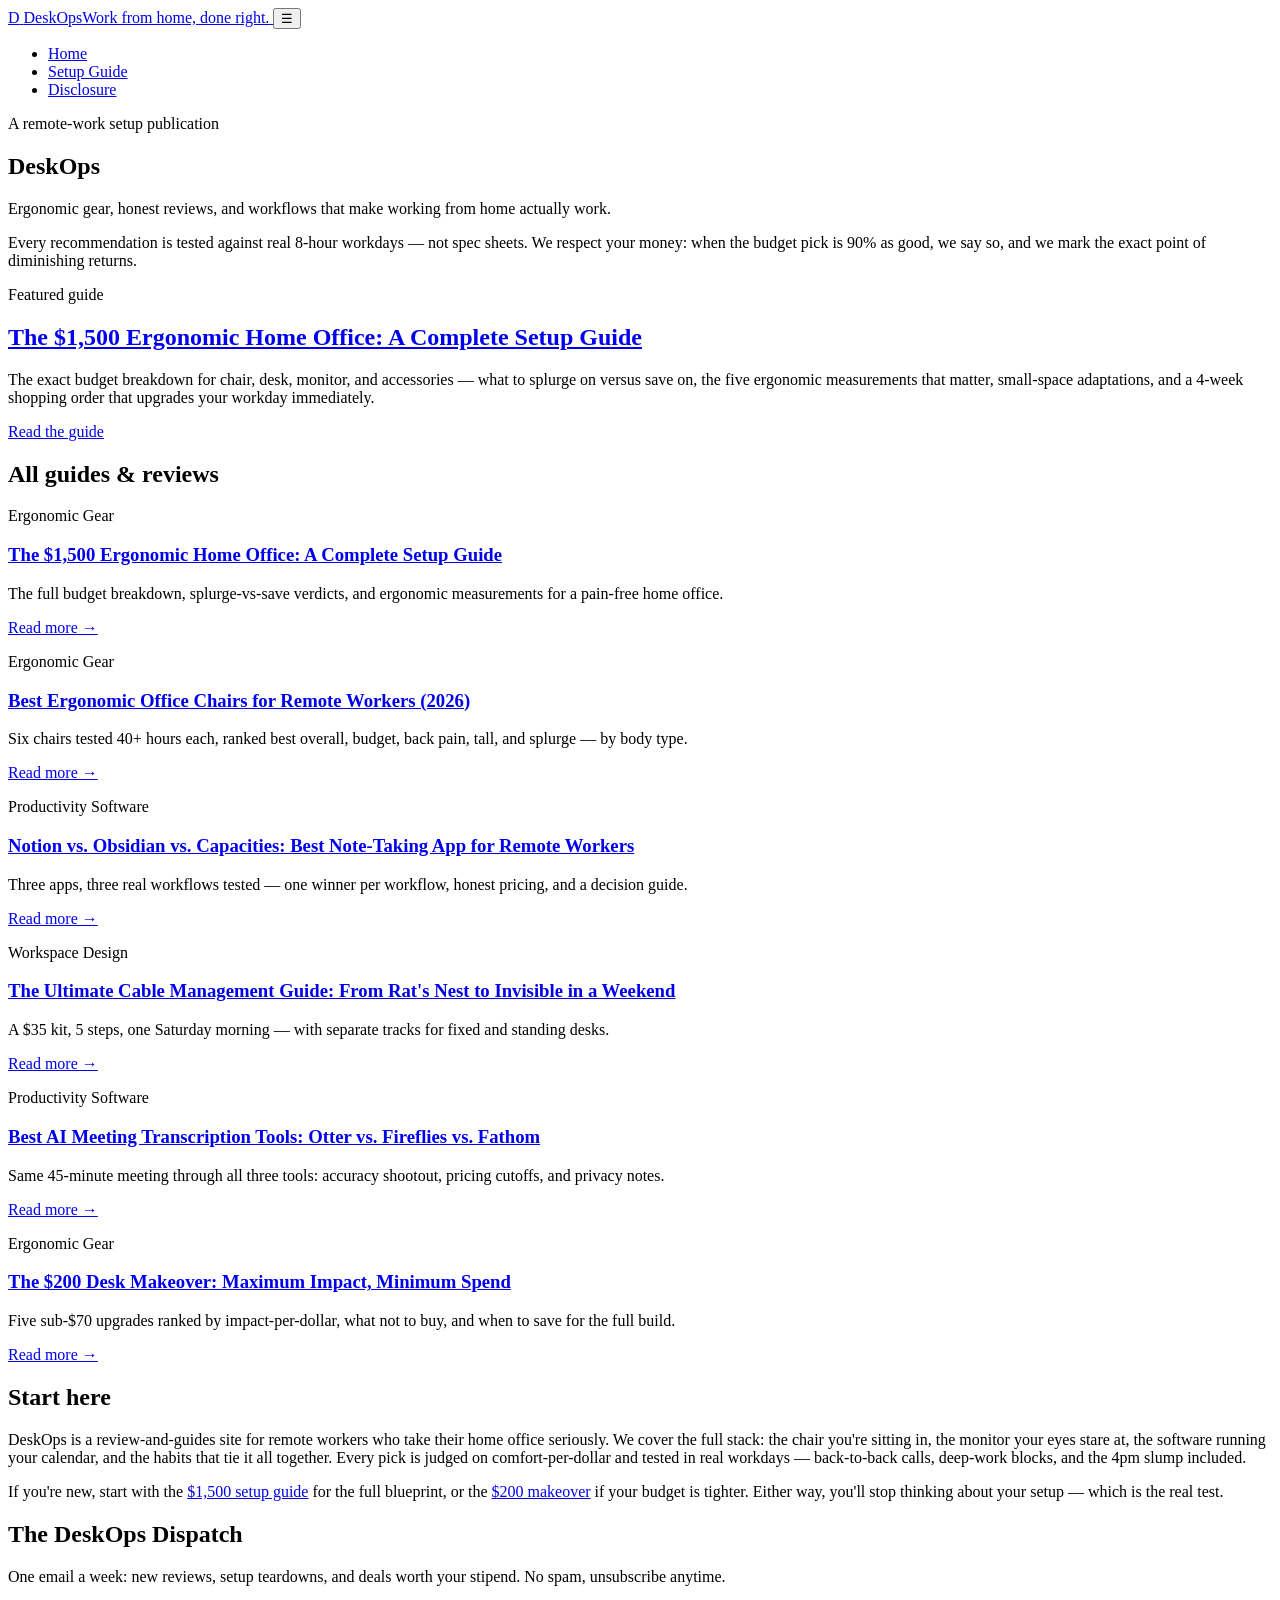
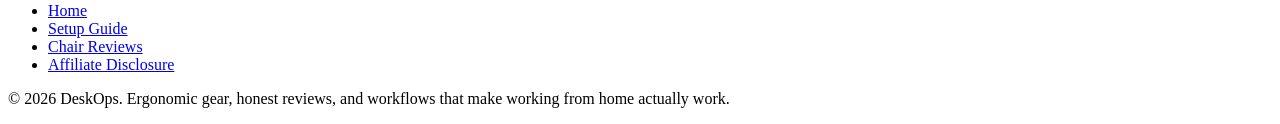
==== index.html @ e9281008 "Initial upload: DeskOps - remote work setup" ====
<!DOCTYPE html>
<html lang="en">
<head>
  <meta charset="UTF-8">
  <meta name="viewport" content="width=device-width, initial-scale=1.0">
  <title>DeskOps — Ergonomic Gear, Honest Reviews &amp; Remote Work Workflows</title>
  <meta name="description" content="DeskOps: ergonomic gear, honest reviews, and workflows that make working from home actually work. Tested against real 8-hour workdays, not spec sheets.">
  <meta property="og:title" content="DeskOps — Ergonomic Gear, Honest Reviews &amp; Remote Work Workflows">
  <meta property="og:description" content="Ergonomic gear, honest reviews, and workflows that make working from home actually work. Every pick tested against real 8-hour workdays.">
  <meta property="og:type" content="website">
  <link rel="stylesheet" href="styles.css">
  <!-- MEDIVAVINE/JOURNEY: paste ad network script here -->
</head>
<body>
  <header class="site-header">
    <div class="wrap">
      <a class="brand" href="index.html">
        <span class="brand-mark">D</span>
        <span><span class="brand-name">DeskOps</span><span class="brand-tag">Work from home, done right.</span></span>
      </a>
      <button class="nav-toggle" aria-label="Toggle navigation" onclick="document.getElementById('mainNav').classList.toggle('open')">&#9776;</button>
      <nav class="main-nav" id="mainNav" aria-label="Main navigation">
        <ul>
          <li><a href="index.html">Home</a></li>
          <li><a href="articles/the-1500-ergonomic-home-office.html">Setup Guide</a></li>
          <li><a href="disclosure.html">Disclosure</a></li>
        </ul>
      </nav>
    </div>
  </header>

  <main>
    <section class="hero" aria-label="Introduction">
      <div class="wrap">
        <p class="kicker">A remote-work setup publication</p>
        <h1>DeskOps</h1>
        <p class="tagline">Ergonomic gear, honest reviews, and workflows that make working from home actually work.</p>
        <p class="pitch">Every recommendation is tested against real 8-hour workdays — not spec sheets. We respect your money: when the budget pick is 90% as good, we say so, and we mark the exact point of diminishing returns.</p>
      </div>
    </section>

    <section class="section" aria-label="Featured article">
      <div class="wrap">
        <article class="featured">
          <p class="flag">Featured guide</p>
          <h2><a href="articles/the-1500-ergonomic-home-office.html">The $1,500 Ergonomic Home Office: A Complete Setup Guide</a></h2>
          <p>The exact budget breakdown for chair, desk, monitor, and accessories — what to splurge on versus save on, the five ergonomic measurements that matter, small-space adaptations, and a 4-week shopping order that upgrades your workday immediately.</p>
          <p><a class="btn" href="articles/the-1500-ergonomic-home-office.html">Read the guide</a></p>
        </article>
      </div>
    </section>

    <section class="section" aria-label="All articles">
      <div class="wrap">
        <h2 class="section-title">All guides &amp; reviews</h2>
        <div class="card-grid">
          <article class="card">
            <p class="pillar">Ergonomic Gear</p>
            <h3><a href="articles/the-1500-ergonomic-home-office.html">The $1,500 Ergonomic Home Office: A Complete Setup Guide</a></h3>
            <p>The full budget breakdown, splurge-vs-save verdicts, and ergonomic measurements for a pain-free home office.</p>
            <a class="read-more" href="articles/the-1500-ergonomic-home-office.html">Read more &rarr;</a>
          </article>
          <article class="card">
            <p class="pillar">Ergonomic Gear</p>
            <h3><a href="articles/best-ergonomic-office-chairs-remote-workers.html">Best Ergonomic Office Chairs for Remote Workers (2026)</a></h3>
            <p>Six chairs tested 40+ hours each, ranked best overall, budget, back pain, tall, and splurge — by body type.</p>
            <a class="read-more" href="articles/best-ergonomic-office-chairs-remote-workers.html">Read more &rarr;</a>
          </article>
          <article class="card">
            <p class="pillar">Productivity Software</p>
            <h3><a href="articles/notion-vs-obsidian-vs-capacities.html">Notion vs. Obsidian vs. Capacities: Best Note-Taking App for Remote Workers</a></h3>
            <p>Three apps, three real workflows tested — one winner per workflow, honest pricing, and a decision guide.</p>
            <a class="read-more" href="articles/notion-vs-obsidian-vs-capacities.html">Read more &rarr;</a>
          </article>
          <article class="card">
            <p class="pillar">Workspace Design</p>
            <h3><a href="articles/ultimate-cable-management-guide.html">The Ultimate Cable Management Guide: From Rat's Nest to Invisible in a Weekend</a></h3>
            <p>A $35 kit, 5 steps, one Saturday morning — with separate tracks for fixed and standing desks.</p>
            <a class="read-more" href="articles/ultimate-cable-management-guide.html">Read more &rarr;</a>
          </article>
          <article class="card">
            <p class="pillar">Productivity Software</p>
            <h3><a href="articles/best-ai-meeting-transcription-tools.html">Best AI Meeting Transcription Tools: Otter vs. Fireflies vs. Fathom</a></h3>
            <p>Same 45-minute meeting through all three tools: accuracy shootout, pricing cutoffs, and privacy notes.</p>
            <a class="read-more" href="articles/best-ai-meeting-transcription-tools.html">Read more &rarr;</a>
          </article>
          <article class="card">
            <p class="pillar">Ergonomic Gear</p>
            <h3><a href="articles/the-200-desk-makeover.html">The $200 Desk Makeover: Maximum Impact, Minimum Spend</a></h3>
            <p>Five sub-$70 upgrades ranked by impact-per-dollar, what not to buy, and when to save for the full build.</p>
            <a class="read-more" href="articles/the-200-desk-makeover.html">Read more &rarr;</a>
          </article>
        </div>
      </div>
    </section>

    <section class="section about" aria-label="Start here">
      <div class="wrap">
        <h2>Start here</h2>
        <p>DeskOps is a review-and-guides site for remote workers who take their home office seriously. We cover the full stack: the chair you're sitting in, the monitor your eyes stare at, the software running your calendar, and the habits that tie it all together. Every pick is judged on comfort-per-dollar and tested in real workdays — back-to-back calls, deep-work blocks, and the 4pm slump included.</p>
        <p>If you're new, start with the <a href="articles/the-1500-ergonomic-home-office.html">$1,500 setup guide</a> for the full blueprint, or the <a href="articles/the-200-desk-makeover.html">$200 makeover</a> if your budget is tighter. Either way, you'll stop thinking about your setup — which is the real test.</p>
      </div>
    </section>

    <section class="section" aria-label="Newsletter">
      <div class="wrap">
        <div class="newsletter">
          <h2>The DeskOps Dispatch</h2>
          <p>One email a week: new reviews, setup teardowns, and deals worth your stipend. No spam, unsubscribe anytime.</p>
          <!-- NEWSLETTER: paste Beehiiv/Substack embed here -->
        </div>
      </div>
    </section>
  </main>

  <footer class="site-footer">
    <div class="wrap">
      <nav class="footer-nav" aria-label="Footer navigation">
        <ul>
          <li><a href="index.html">Home</a></li>
          <li><a href="articles/the-1500-ergonomic-home-office.html">Setup Guide</a></li>
          <li><a href="articles/best-ergonomic-office-chairs-remote-workers.html">Chair Reviews</a></li>
          <li><a href="disclosure.html">Affiliate Disclosure</a></li>
        </ul>
      </nav>
      <p class="copyright">&copy; 2026 DeskOps. Ergonomic gear, honest reviews, and workflows that make working from home actually work.</p>
    </div>
  </footer>
</body>
</html>
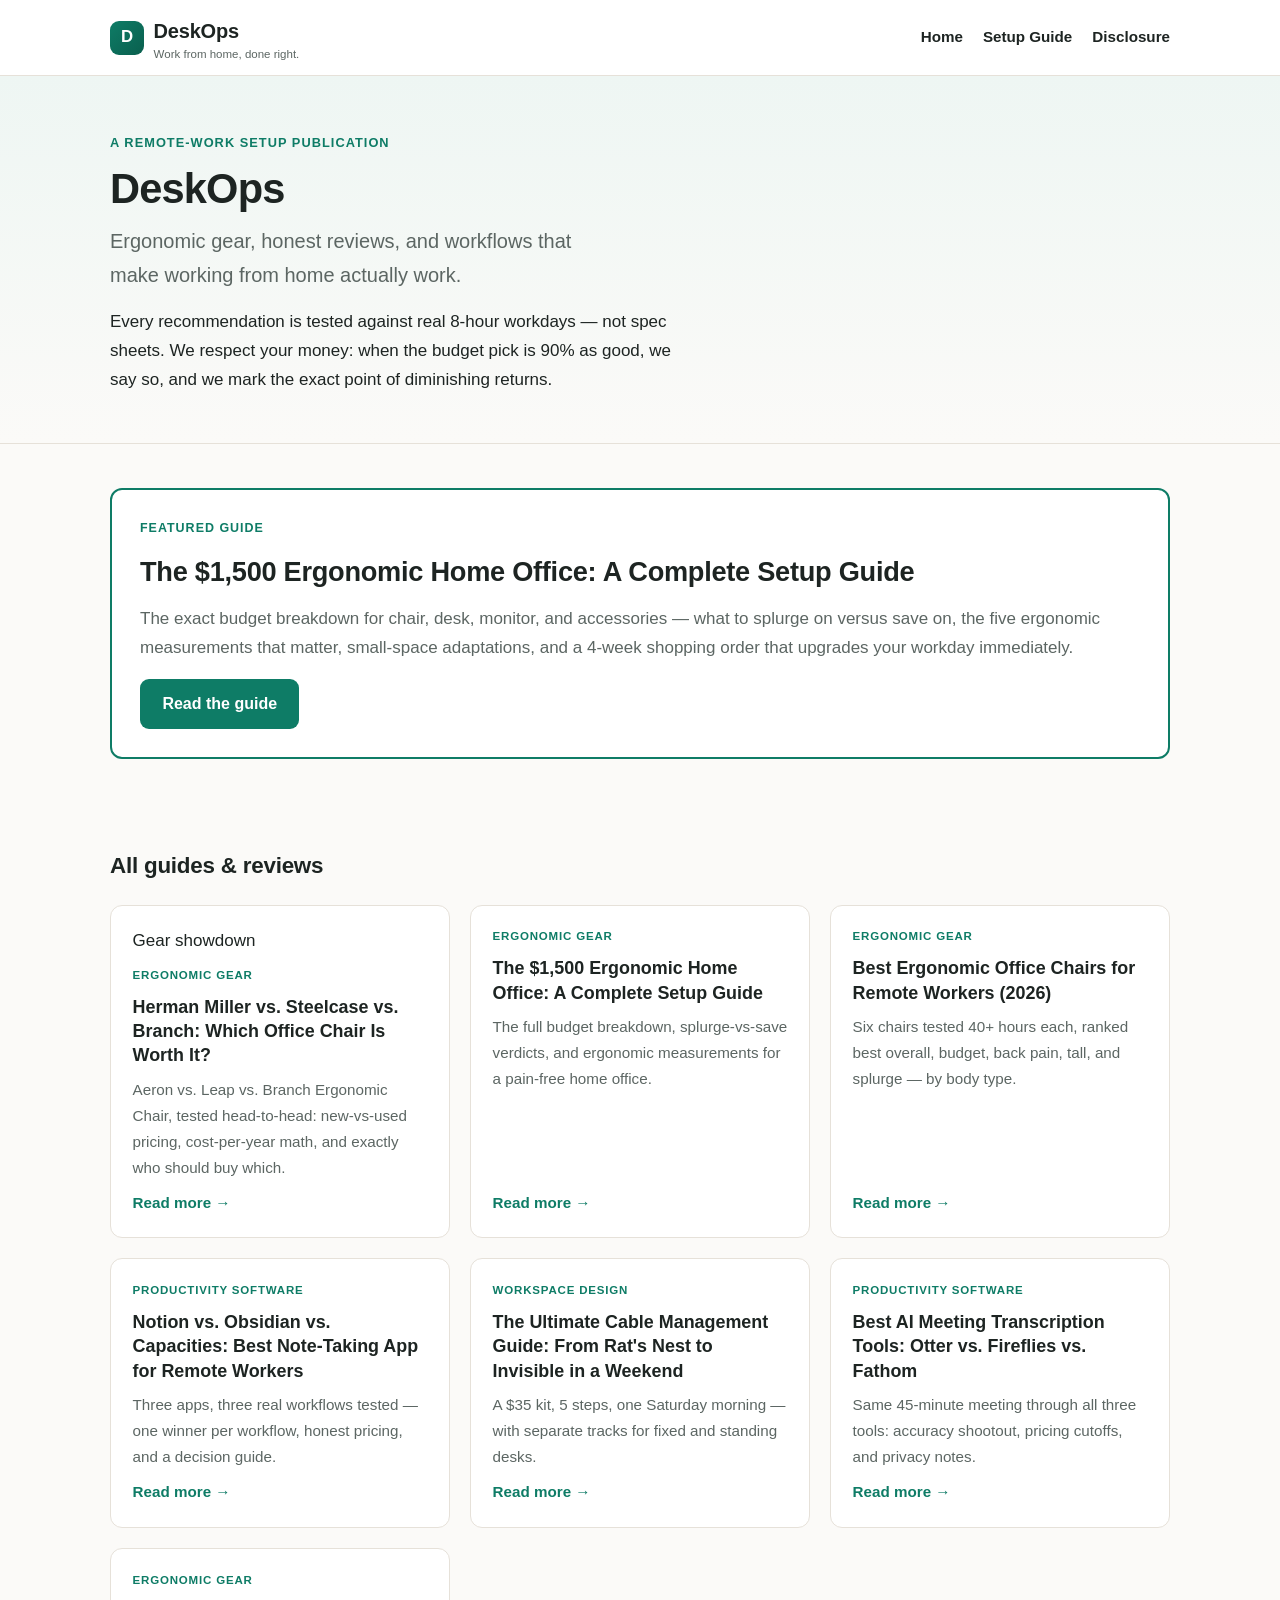
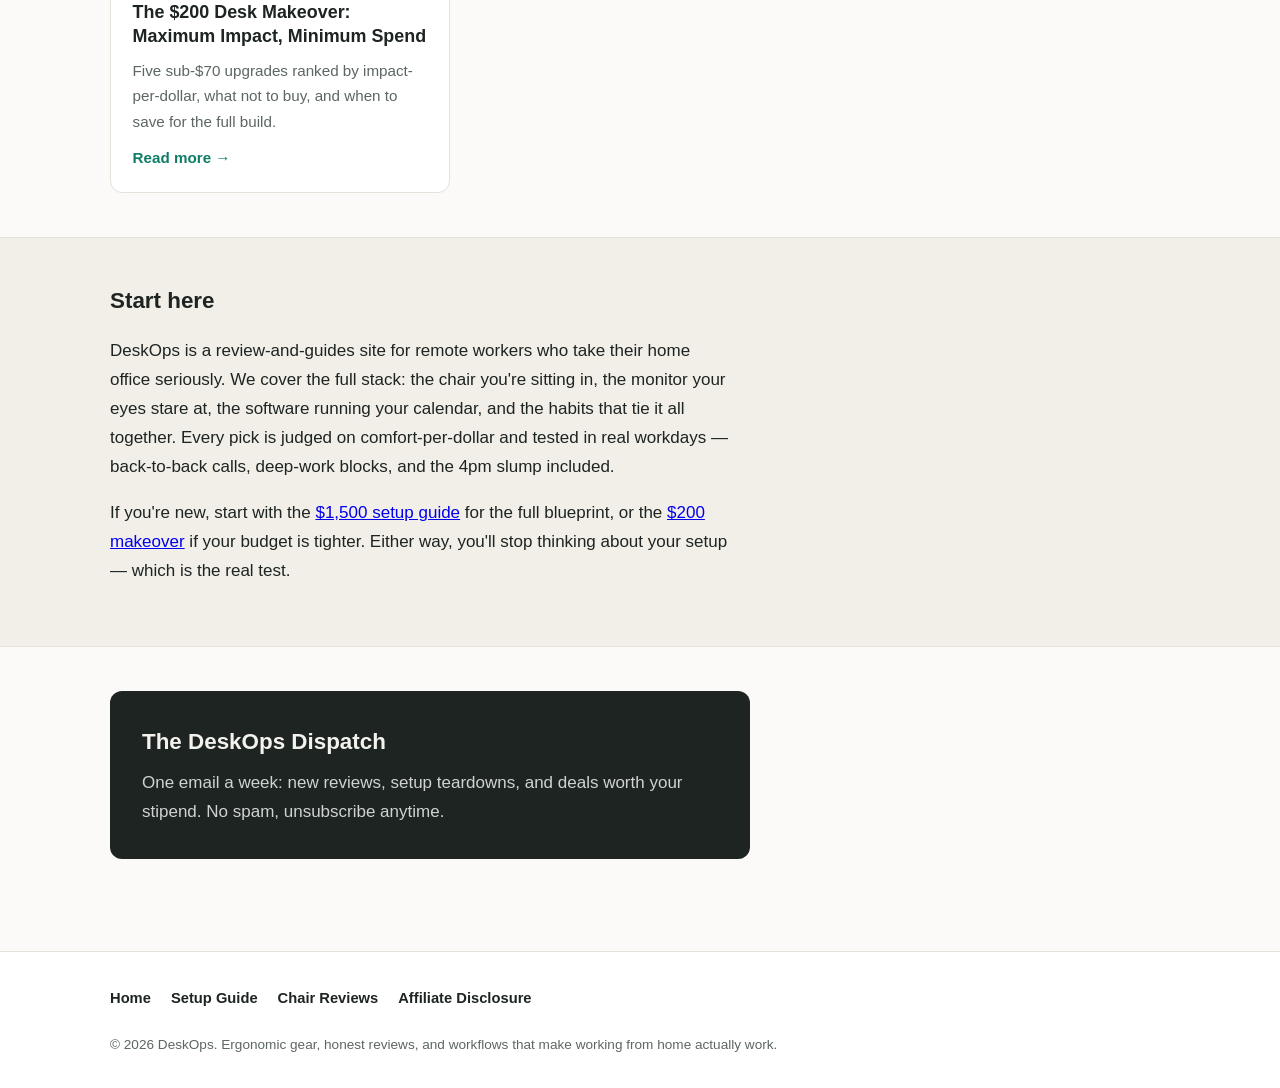
==== commit b470384a: "Sync index.html with new article" ====
--- a/index.html
+++ b/index.html
@@ -54,6 +54,13 @@
       <div class="wrap">
         <h2 class="section-title">All guides &amp; reviews</h2>
         <div class="card-grid">
+          <article class="card">
+            <div class="card-art variant-1"><span>Gear showdown</span></div>
+            <p class="pillar">Ergonomic Gear</p>
+            <h3><a href="articles/herman-miller-vs-steelcase-vs-branch.html">Herman Miller vs. Steelcase vs. Branch: Which Office Chair Is Worth It?</a></h3>
+            <p class="excerpt">Aeron vs. Leap vs. Branch Ergonomic Chair, tested head-to-head: new-vs-used pricing, cost-per-year math, and exactly who should buy which.</p>
+            <a class="read-more" href="articles/herman-miller-vs-steelcase-vs-branch.html">Read more &rarr;</a>
+          </article>
           <article class="card">
             <p class="pillar">Ergonomic Gear</p>
             <h3><a href="articles/the-1500-ergonomic-home-office.html">The $1,500 Ergonomic Home Office: A Complete Setup Guide</a></h3>
--- a/styles.css
+++ b/styles.css
@@ -0,0 +1,199 @@
+/* DeskOps — editorial blog styles. Mobile-first, no frameworks. */
+:root {
+  --accent: #0e7c66;
+  --accent-dark: #0a5f4e;
+  --ink: #1d2422;
+  --muted: #5c6663;
+  --paper: #fbfaf8;
+  --card: #ffffff;
+  --line: #e6e1d9;
+  --soft: #f2efe9;
+  --radius: 12px;
+  --maxw: 72ch;
+}
+
+* { box-sizing: border-box; }
+
+html { -webkit-text-size-adjust: 100%; }
+
+body {
+  margin: 0;
+  font-family: -apple-system, BlinkMacSystemFont, "Segoe UI", Inter, Roboto,
+    "Helvetica Neue", Arial, sans-serif;
+  color: var(--ink);
+  background: var(--paper);
+  line-height: 1.7;
+  font-size: 1.0625rem;
+}
+
+/* ---------- Header & nav ---------- */
+.site-header {
+  border-bottom: 1px solid var(--line);
+  background: var(--card);
+  position: sticky;
+  top: 0;
+  z-index: 50;
+}
+.site-header .wrap {
+  display: flex;
+  align-items: center;
+  justify-content: space-between;
+  gap: 1rem;
+  padding: 0.85rem 1.25rem;
+  max-width: 1100px;
+  margin: 0 auto;
+}
+.brand { text-decoration: none; color: var(--ink); display: flex; align-items: center; gap: 0.6rem; }
+.brand-mark {
+  width: 34px; height: 34px; border-radius: 9px; flex: 0 0 34px;
+  background: linear-gradient(135deg, var(--accent), var(--accent-dark));
+  display: inline-flex; align-items: center; justify-content: center;
+  color: #fff; font-weight: 800; font-size: 1.05rem;
+}
+.brand-name { font-weight: 800; font-size: 1.25rem; letter-spacing: -0.01em; }
+.brand-tag { display: block; font-size: 0.72rem; color: var(--muted); font-weight: 400; line-height: 1.2; }
+
+.main-nav ul {
+  list-style: none; margin: 0; padding: 0;
+  display: flex; gap: 1.25rem; align-items: center;
+}
+.main-nav a { text-decoration: none; color: var(--ink); font-weight: 600; font-size: 0.95rem; }
+.main-nav a:hover { color: var(--accent); }
+.nav-toggle {
+  display: none;
+  background: none; border: 1px solid var(--line); border-radius: 8px;
+  padding: 0.45rem 0.65rem; font-size: 1.1rem; cursor: pointer; color: var(--ink);
+}
+
+/* ---------- Layout ---------- */
+.wrap { max-width: 1100px; margin: 0 auto; padding: 0 1.25rem; }
+main { display: block; }
+.prose { max-width: var(--maxw); margin: 0 auto; padding: 2.5rem 1.25rem 3rem; }
+
+/* ---------- Hero ---------- */
+.hero {
+  background: linear-gradient(180deg, #eef6f3 0%, var(--paper) 100%);
+  border-bottom: 1px solid var(--line);
+  padding: 3.5rem 0 3rem;
+  text-align: left;
+}
+.hero .kicker {
+  color: var(--accent); font-weight: 700; text-transform: uppercase;
+  letter-spacing: 0.08em; font-size: 0.8rem; margin: 0 0 0.75rem;
+}
+.hero h1 { font-size: 2.6rem; line-height: 1.12; margin: 0 0 0.75rem; letter-spacing: -0.02em; }
+.hero .tagline { font-size: 1.25rem; color: var(--muted); margin: 0 0 1rem; max-width: 44ch; }
+.hero .pitch { max-width: 62ch; margin: 0; color: var(--ink); }
+
+/* ---------- Cards ---------- */
+.section { padding: 2.75rem 0; }
+.section-title { font-size: 1.4rem; margin: 0 0 1.25rem; letter-spacing: -0.01em; }
+.card-grid {
+  display: grid; gap: 1.25rem;
+  grid-template-columns: repeat(auto-fill, minmax(280px, 1fr));
+}
+.card {
+  background: var(--card); border: 1px solid var(--line); border-radius: var(--radius);
+  padding: 1.35rem; display: flex; flex-direction: column; gap: 0.6rem;
+  transition: transform 0.15s ease, box-shadow 0.15s ease;
+}
+.card:hover { transform: translateY(-2px); box-shadow: 0 8px 24px rgba(14,124,102,0.10); }
+.card .pillar { font-size: 0.72rem; text-transform: uppercase; letter-spacing: 0.07em; color: var(--accent); font-weight: 700; margin: 0; }
+.card h3 { margin: 0; font-size: 1.12rem; line-height: 1.35; }
+.card h3 a { color: var(--ink); text-decoration: none; }
+.card h3 a:hover { color: var(--accent); }
+.card p { margin: 0; color: var(--muted); font-size: 0.95rem; }
+.card .read-more { margin-top: auto; font-weight: 700; color: var(--accent); text-decoration: none; font-size: 0.95rem; }
+
+.featured {
+  background: var(--card); border: 2px solid var(--accent); border-radius: var(--radius);
+  padding: 1.75rem; display: grid; gap: 1rem; grid-template-columns: 1fr;
+}
+.featured .flag { color: var(--accent); font-weight: 800; text-transform: uppercase; letter-spacing: 0.08em; font-size: 0.78rem; }
+.featured h2 { margin: 0; font-size: 1.7rem; line-height: 1.25; letter-spacing: -0.01em; }
+.featured h2 a { color: var(--ink); text-decoration: none; }
+.featured h2 a:hover { color: var(--accent); }
+.featured p { margin: 0; color: var(--muted); }
+
+.btn {
+  display: inline-block; background: var(--accent); color: #fff; font-weight: 700;
+  padding: 0.7rem 1.4rem; border-radius: 9px; text-decoration: none; font-size: 1rem;
+}
+.btn:hover { background: var(--accent-dark); }
+
+/* ---------- Newsletter card ---------- */
+.newsletter {
+  background: var(--ink); color: #f4f2ed; border-radius: var(--radius);
+  padding: 2rem; max-width: 640px;
+}
+.newsletter h2 { margin: 0 0 0.5rem; font-size: 1.4rem; }
+.newsletter p { margin: 0; color: #cfd4d1; }
+
+/* ---------- About / start here ---------- */
+.about { background: var(--soft); border-top: 1px solid var(--line); border-bottom: 1px solid var(--line); }
+.about h2 { font-size: 1.4rem; margin: 0 0 0.75rem; }
+.about p { max-width: 66ch; }
+
+/* ---------- Article pages ---------- */
+.breadcrumb { font-size: 0.9rem; margin: 0 0 1.25rem; }
+.breadcrumb a { color: var(--accent); text-decoration: none; font-weight: 600; }
+.article-meta { color: var(--muted); font-size: 0.92rem; margin: 0.75rem 0 1.5rem; }
+.byline { font-weight: 600; color: var(--ink); }
+.disclosure-note {
+  background: var(--soft); border: 1px solid var(--line); border-left: 4px solid var(--accent);
+  border-radius: 8px; padding: 0.85rem 1rem; font-size: 0.9rem; color: var(--muted);
+  margin: 0 0 1.75rem;
+}
+.disclosure-note a { color: var(--accent); font-weight: 600; }
+
+article h1 { font-size: 2.2rem; line-height: 1.2; letter-spacing: -0.02em; margin: 0; }
+article h2 { font-size: 1.5rem; margin: 2.5rem 0 0.75rem; letter-spacing: -0.01em; }
+article h3 { font-size: 1.15rem; margin: 1.75rem 0 0.5rem; }
+article p { margin: 0 0 1.1rem; }
+article ul, article ol { margin: 0 0 1.25rem; padding-left: 1.4rem; }
+article li { margin-bottom: 0.45rem; }
+
+.verdict {
+  background: #eef6f3; border: 1px solid #cfe3dc; border-radius: var(--radius);
+  padding: 1rem 1.25rem; margin: 1.25rem 0;
+}
+.verdict strong { color: var(--accent-dark); }
+
+table { width: 100%; border-collapse: collapse; margin: 1.25rem 0; font-size: 0.93rem; display: block; overflow-x: auto; }
+th, td { text-align: left; padding: 0.65rem 0.75rem; border-bottom: 1px solid var(--line); }
+th { background: var(--soft); font-weight: 700; white-space: nowrap; }
+tr:nth-child(even) td { background: #fdfcfb; }
+
+.faq { background: var(--card); border: 1px solid var(--line); border-radius: var(--radius); padding: 1.25rem 1.5rem; margin: 2.5rem 0; }
+.faq h2 { margin-top: 0; }
+.faq dt { font-weight: 700; margin: 1rem 0 0.25rem; }
+.faq dd { margin: 0 0 0.75rem; color: var(--muted); }
+
+.keep-reading { border-top: 2px solid var(--line); margin-top: 3rem; padding-top: 1.75rem; }
+.keep-reading h2 { font-size: 1.3rem; margin: 0 0 1rem; }
+.keep-reading ul { list-style: none; padding: 0; margin: 0; display: grid; gap: 0.6rem; }
+.keep-reading a { color: var(--accent); font-weight: 600; text-decoration: none; }
+.keep-reading a:hover { text-decoration: underline; }
+
+/* Decorative SVG divider used on articles */
+.deco { display: block; margin: 2.5rem auto; max-width: 100%; height: auto; }
+
+/* ---------- Footer ---------- */
+.site-footer { border-top: 1px solid var(--line); background: var(--card); margin-top: 3rem; }
+.site-footer .wrap { padding-top: 2rem; padding-bottom: 2rem; display: grid; gap: 1.25rem; }
+.footer-nav ul { list-style: none; margin: 0; padding: 0; display: flex; flex-wrap: wrap; gap: 1.25rem; }
+.footer-nav a { color: var(--ink); text-decoration: none; font-weight: 600; font-size: 0.92rem; }
+.footer-nav a:hover { color: var(--accent); }
+.copyright { color: var(--muted); font-size: 0.85rem; margin: 0; }
+
+/* ---------- Responsive ---------- */
+@media (max-width: 720px) {
+  .nav-toggle { display: inline-block; }
+  .main-nav { display: none; width: 100%; }
+  .main-nav.open { display: block; }
+  .site-header .wrap { flex-wrap: wrap; }
+  .main-nav ul { flex-direction: column; align-items: flex-start; gap: 0.9rem; padding: 1rem 0 0.5rem; }
+  .hero h1 { font-size: 2rem; }
+  article h1 { font-size: 1.7rem; }
+  body { font-size: 1rem; }
+}
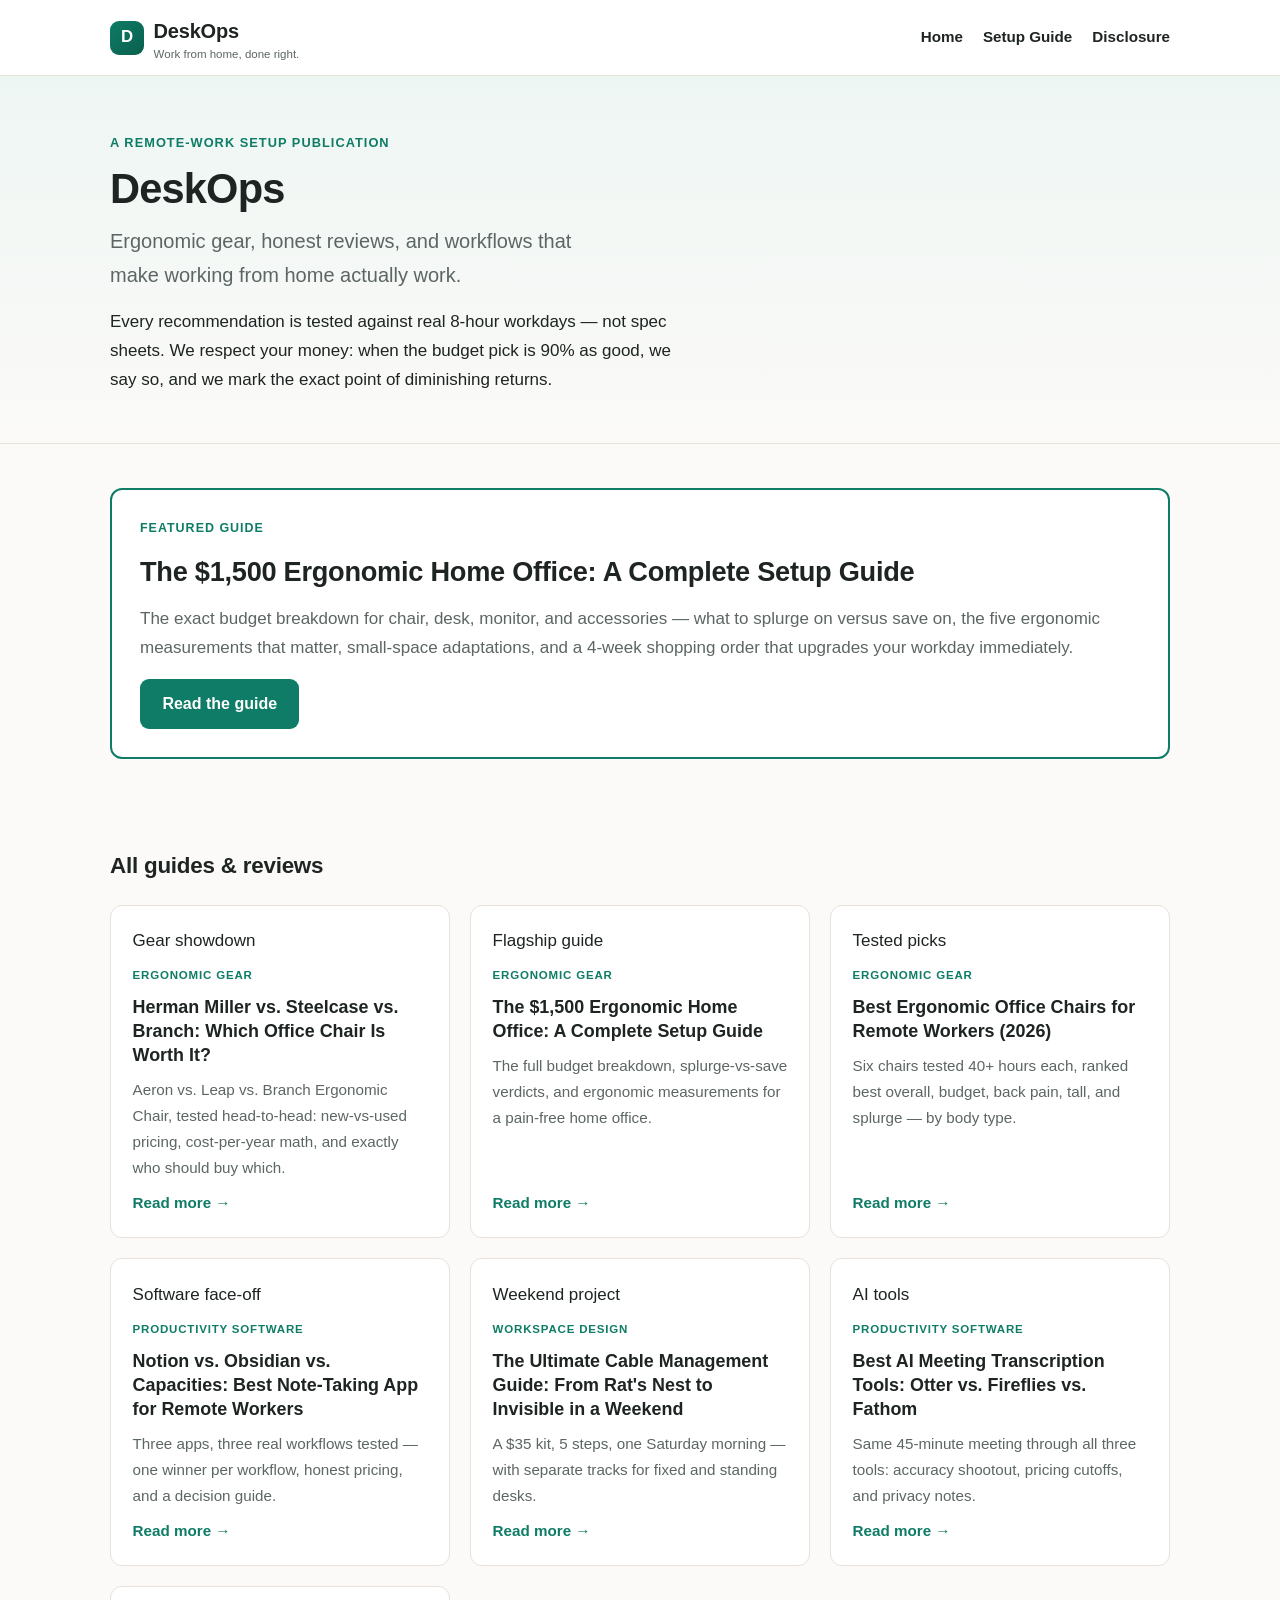
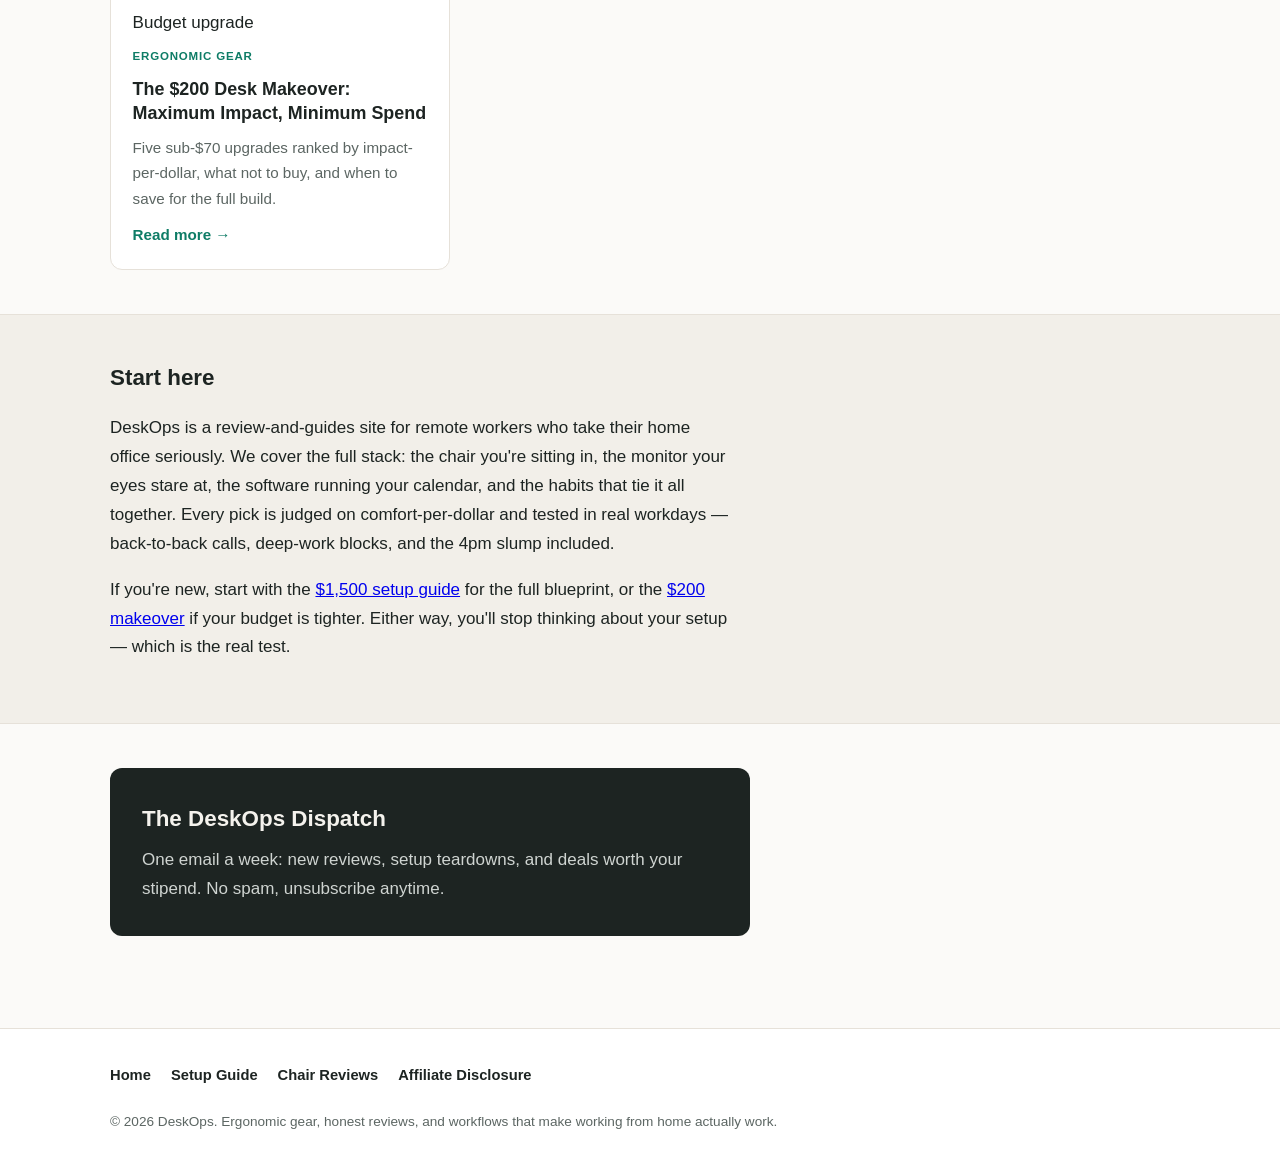
==== commit 2c90693c: "Improvement pass: update index.html" ====
--- a/index.html
+++ b/index.html
@@ -18,7 +18,7 @@
         <span class="brand-mark">D</span>
         <span><span class="brand-name">DeskOps</span><span class="brand-tag">Work from home, done right.</span></span>
       </a>
-      <button class="nav-toggle" aria-label="Toggle navigation" onclick="document.getElementById('mainNav').classList.toggle('open')">&#9776;</button>
+      <button class="nav-toggle" aria-label="Toggle navigation" aria-expanded="false" aria-controls="mainNav" onclick="var n=document.getElementById('mainNav');this.setAttribute('aria-expanded',n.classList.toggle('open'))">&#9776;</button>
       <nav class="main-nav" id="mainNav" aria-label="Main navigation">
         <ul>
           <li><a href="index.html">Home</a></li>
@@ -55,43 +55,49 @@
         <h2 class="section-title">All guides &amp; reviews</h2>
         <div class="card-grid">
           <article class="card">
-            <div class="card-art variant-1"><span>Gear showdown</span></div>
+            <div class="card-art variant-1" aria-hidden="true"><span>Gear showdown</span></div>
             <p class="pillar">Ergonomic Gear</p>
             <h3><a href="articles/herman-miller-vs-steelcase-vs-branch.html">Herman Miller vs. Steelcase vs. Branch: Which Office Chair Is Worth It?</a></h3>
             <p class="excerpt">Aeron vs. Leap vs. Branch Ergonomic Chair, tested head-to-head: new-vs-used pricing, cost-per-year math, and exactly who should buy which.</p>
             <a class="read-more" href="articles/herman-miller-vs-steelcase-vs-branch.html">Read more &rarr;</a>
           </article>
           <article class="card">
+            <div class="card-art variant-2" aria-hidden="true"><span>Flagship guide</span></div>
             <p class="pillar">Ergonomic Gear</p>
             <h3><a href="articles/the-1500-ergonomic-home-office.html">The $1,500 Ergonomic Home Office: A Complete Setup Guide</a></h3>
             <p>The full budget breakdown, splurge-vs-save verdicts, and ergonomic measurements for a pain-free home office.</p>
             <a class="read-more" href="articles/the-1500-ergonomic-home-office.html">Read more &rarr;</a>
           </article>
           <article class="card">
+            <div class="card-art variant-3" aria-hidden="true"><span>Tested picks</span></div>
             <p class="pillar">Ergonomic Gear</p>
             <h3><a href="articles/best-ergonomic-office-chairs-remote-workers.html">Best Ergonomic Office Chairs for Remote Workers (2026)</a></h3>
             <p>Six chairs tested 40+ hours each, ranked best overall, budget, back pain, tall, and splurge — by body type.</p>
             <a class="read-more" href="articles/best-ergonomic-office-chairs-remote-workers.html">Read more &rarr;</a>
           </article>
           <article class="card">
+            <div class="card-art variant-4" aria-hidden="true"><span>Software face-off</span></div>
             <p class="pillar">Productivity Software</p>
             <h3><a href="articles/notion-vs-obsidian-vs-capacities.html">Notion vs. Obsidian vs. Capacities: Best Note-Taking App for Remote Workers</a></h3>
             <p>Three apps, three real workflows tested — one winner per workflow, honest pricing, and a decision guide.</p>
             <a class="read-more" href="articles/notion-vs-obsidian-vs-capacities.html">Read more &rarr;</a>
           </article>
           <article class="card">
+            <div class="card-art variant-5" aria-hidden="true"><span>Weekend project</span></div>
             <p class="pillar">Workspace Design</p>
             <h3><a href="articles/ultimate-cable-management-guide.html">The Ultimate Cable Management Guide: From Rat's Nest to Invisible in a Weekend</a></h3>
             <p>A $35 kit, 5 steps, one Saturday morning — with separate tracks for fixed and standing desks.</p>
             <a class="read-more" href="articles/ultimate-cable-management-guide.html">Read more &rarr;</a>
           </article>
           <article class="card">
+            <div class="card-art variant-6" aria-hidden="true"><span>AI tools</span></div>
             <p class="pillar">Productivity Software</p>
             <h3><a href="articles/best-ai-meeting-transcription-tools.html">Best AI Meeting Transcription Tools: Otter vs. Fireflies vs. Fathom</a></h3>
             <p>Same 45-minute meeting through all three tools: accuracy shootout, pricing cutoffs, and privacy notes.</p>
             <a class="read-more" href="articles/best-ai-meeting-transcription-tools.html">Read more &rarr;</a>
           </article>
           <article class="card">
+            <div class="card-art variant-7" aria-hidden="true"><span>Budget upgrade</span></div>
             <p class="pillar">Ergonomic Gear</p>
             <h3><a href="articles/the-200-desk-makeover.html">The $200 Desk Makeover: Maximum Impact, Minimum Spend</a></h3>
             <p>Five sub-$70 upgrades ranked by impact-per-dollar, what not to buy, and when to save for the full build.</p>
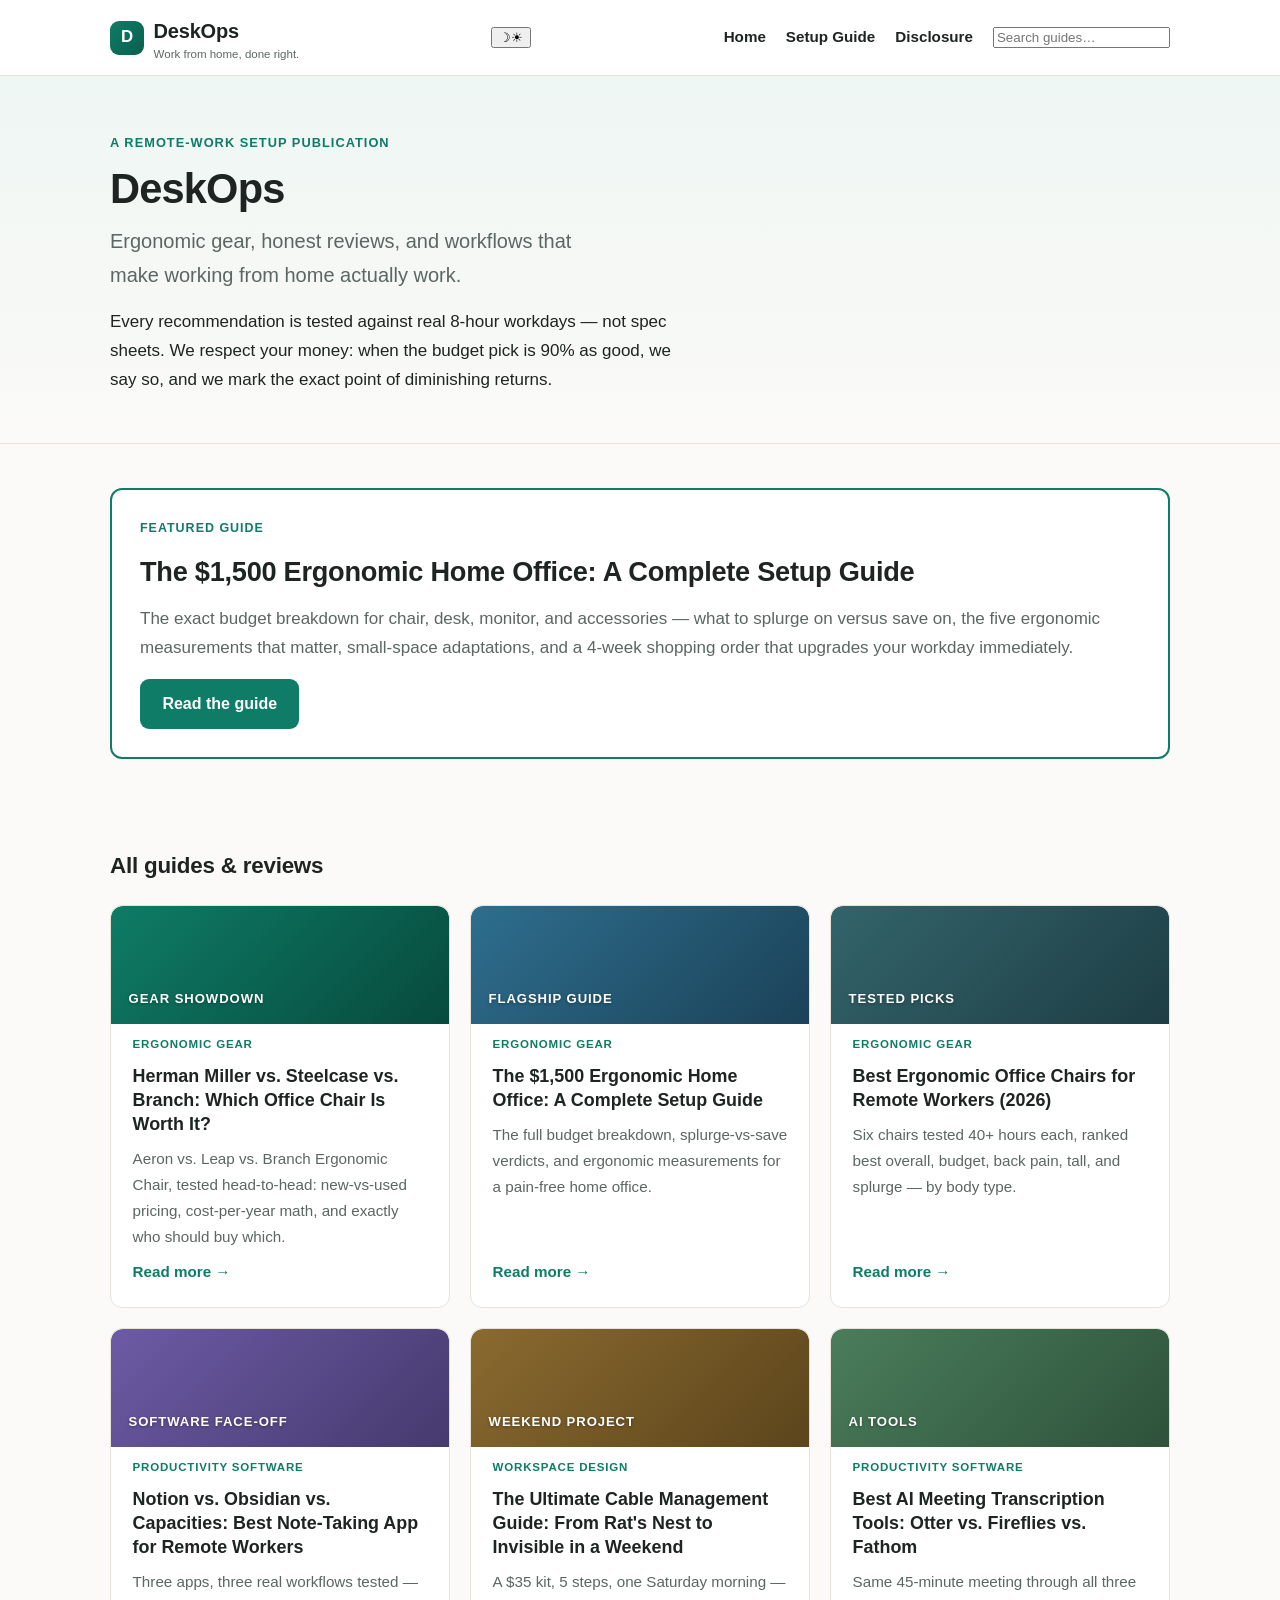
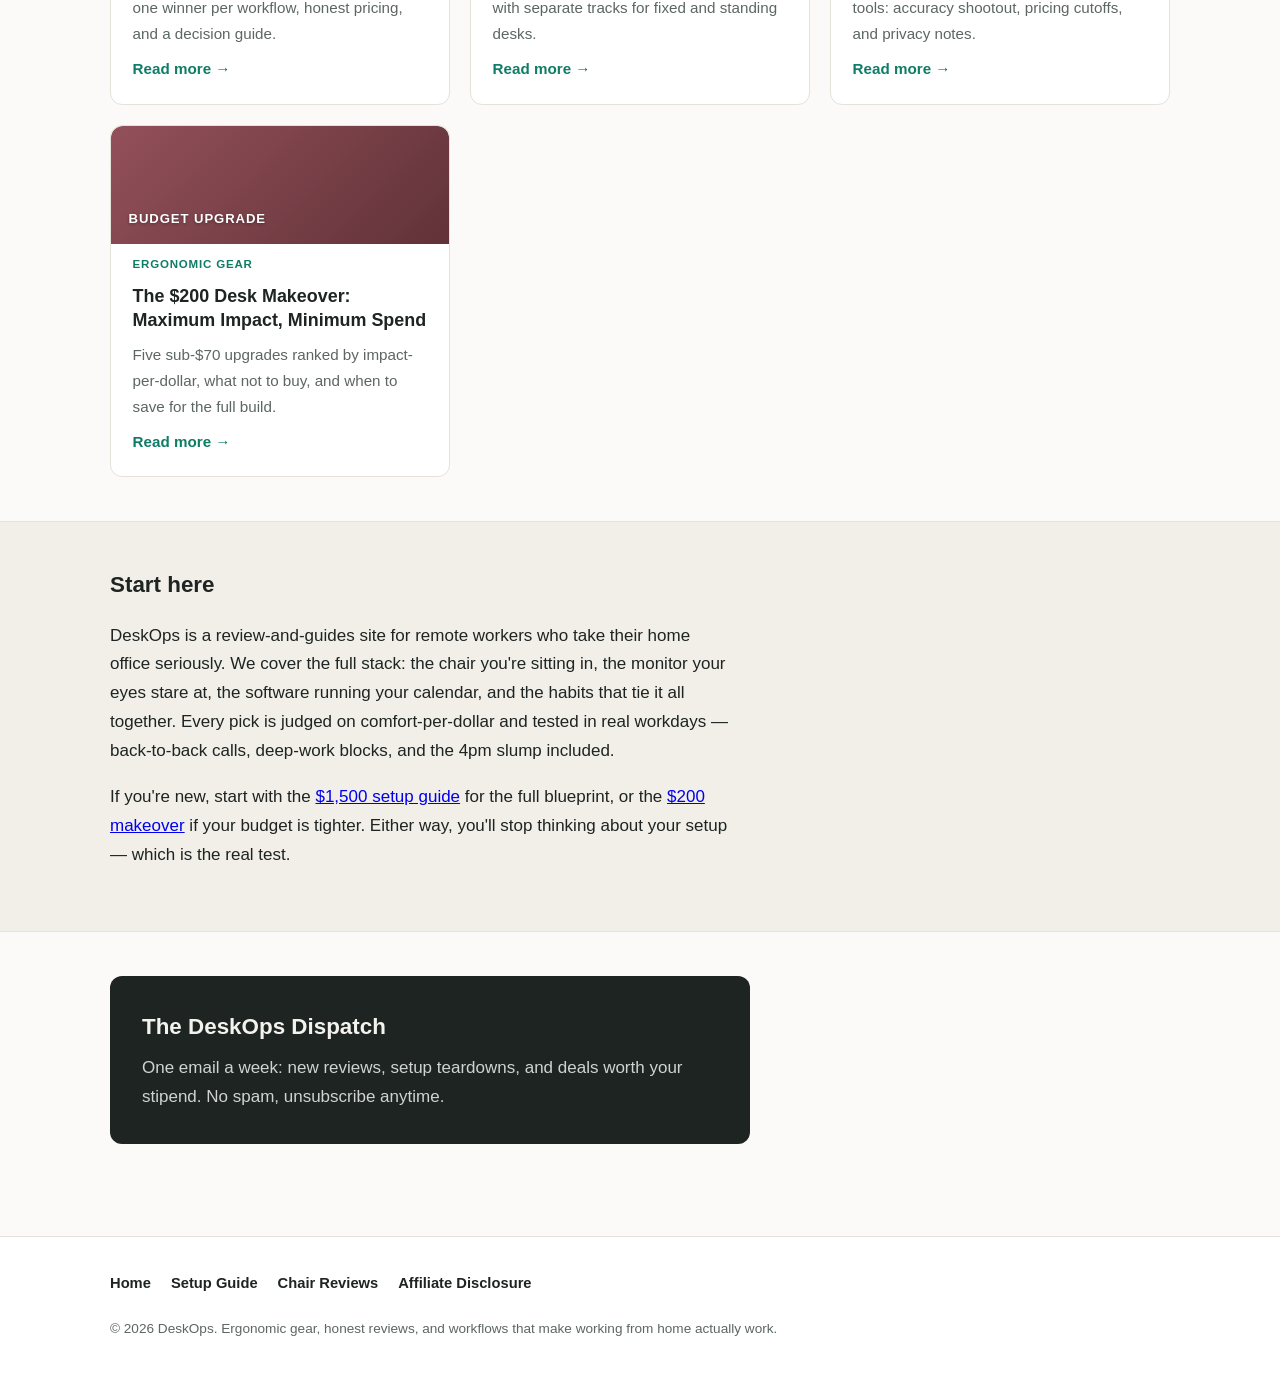
==== commit a714b18d: "Update index.html (functionality upgrade)" ====
--- a/index.html
+++ b/index.html
@@ -8,6 +8,7 @@
   <meta property="og:title" content="DeskOps — Ergonomic Gear, Honest Reviews &amp; Remote Work Workflows">
   <meta property="og:description" content="Ergonomic gear, honest reviews, and workflows that make working from home actually work. Every pick tested against real 8-hour workdays.">
   <meta property="og:type" content="website">
+  <script>(function(){try{var t=localStorage.getItem("deskops-theme")||(window.matchMedia&&matchMedia("(prefers-color-scheme: dark)").matches?"dark":"light");if(t)document.documentElement.setAttribute("data-theme",t);}catch(e){}})();</script>
   <link rel="stylesheet" href="styles.css">
   <!-- MEDIVAVINE/JOURNEY: paste ad network script here -->
 </head>
@@ -18,12 +19,14 @@
         <span class="brand-mark">D</span>
         <span><span class="brand-name">DeskOps</span><span class="brand-tag">Work from home, done right.</span></span>
       </a>
+      <button class="theme-toggle" id="themeToggle" aria-label="Switch to dark mode" aria-pressed="false"><span class="icon-moon" aria-hidden="true">&#9789;</span><span class="icon-sun" aria-hidden="true">&#9728;</span></button>
       <button class="nav-toggle" aria-label="Toggle navigation" aria-expanded="false" aria-controls="mainNav" onclick="var n=document.getElementById('mainNav');this.setAttribute('aria-expanded',n.classList.toggle('open'))">&#9776;</button>
       <nav class="main-nav" id="mainNav" aria-label="Main navigation">
         <ul>
           <li><a href="index.html">Home</a></li>
           <li><a href="articles/the-1500-ergonomic-home-office.html">Setup Guide</a></li>
           <li><a href="disclosure.html">Disclosure</a></li>
+        <li class="nav-search"><form class="site-search" role="search" aria-label="Site search"><input type="search" placeholder="Search guides&hellip;" aria-label="Search articles"><ul class="search-results" hidden></ul></form></li>
         </ul>
       </nav>
     </div>
@@ -139,5 +142,6 @@
       <p class="copyright">&copy; 2026 DeskOps. Ergonomic gear, honest reviews, and workflows that make working from home actually work.</p>
     </div>
   </footer>
+  <script src="assets/site.js" defer></script>
 </body>
 </html>
--- a/styles.css
+++ b/styles.css
@@ -85,7 +85,34 @@
 .hero .tagline { font-size: 1.25rem; color: var(--muted); margin: 0 0 1rem; max-width: 44ch; }
 .hero .pitch { max-width: 62ch; margin: 0; color: var(--ink); }
 
-/* ---------- Cards ---------- */
+.card { position: relative; overflow: hidden; }
+.card-art {
+  margin: -1.35rem -1.35rem 0.1rem;
+  border-radius: var(--radius) var(--radius) 0 0;
+  min-height: 118px;
+  display: flex; align-items: flex-end;
+  padding: 0.85rem 1.1rem;
+  color: #fff; font-weight: 800; font-size: 0.82rem;
+  text-transform: uppercase; letter-spacing: 0.07em;
+  background: linear-gradient(135deg, var(--accent), var(--accent-dark));
+}
+.card-art span { text-shadow: 0 1px 3px rgba(0,0,0,0.35); }
+.card-art.variant-1 { background: linear-gradient(135deg, #0e7c66, #074a3d); }
+.card-art.variant-2 { background: linear-gradient(135deg, #2e6e8e, #1b4258); }
+.card-art.variant-3 { background: linear-gradient(135deg, #33646b, #1e3d44); }
+.card-art.variant-4 { background: linear-gradient(135deg, #6d5aa5, #453a6e); }
+.card-art.variant-5 { background: linear-gradient(135deg, #8a6a2f, #5c451c); }
+.card-art.variant-6 { background: linear-gradient(135deg, #4a7d5b, #2e523b); }
+.card-art.variant-7 { background: linear-gradient(135deg, #93505a, #613238); }
+
+/* ---------- Focus visibility (keyboard accessibility) ---------- */
+a:focus-visible, button:focus-visible {
+  outline: 3px solid var(--accent);
+  outline-offset: 2px;
+  border-radius: 4px;
+}
+
+/* ---------- Cards (continued) ---------- */
 .section { padding: 2.75rem 0; }
 .section-title { font-size: 1.4rem; margin: 0 0 1.25rem; letter-spacing: -0.01em; }
 .card-grid {
